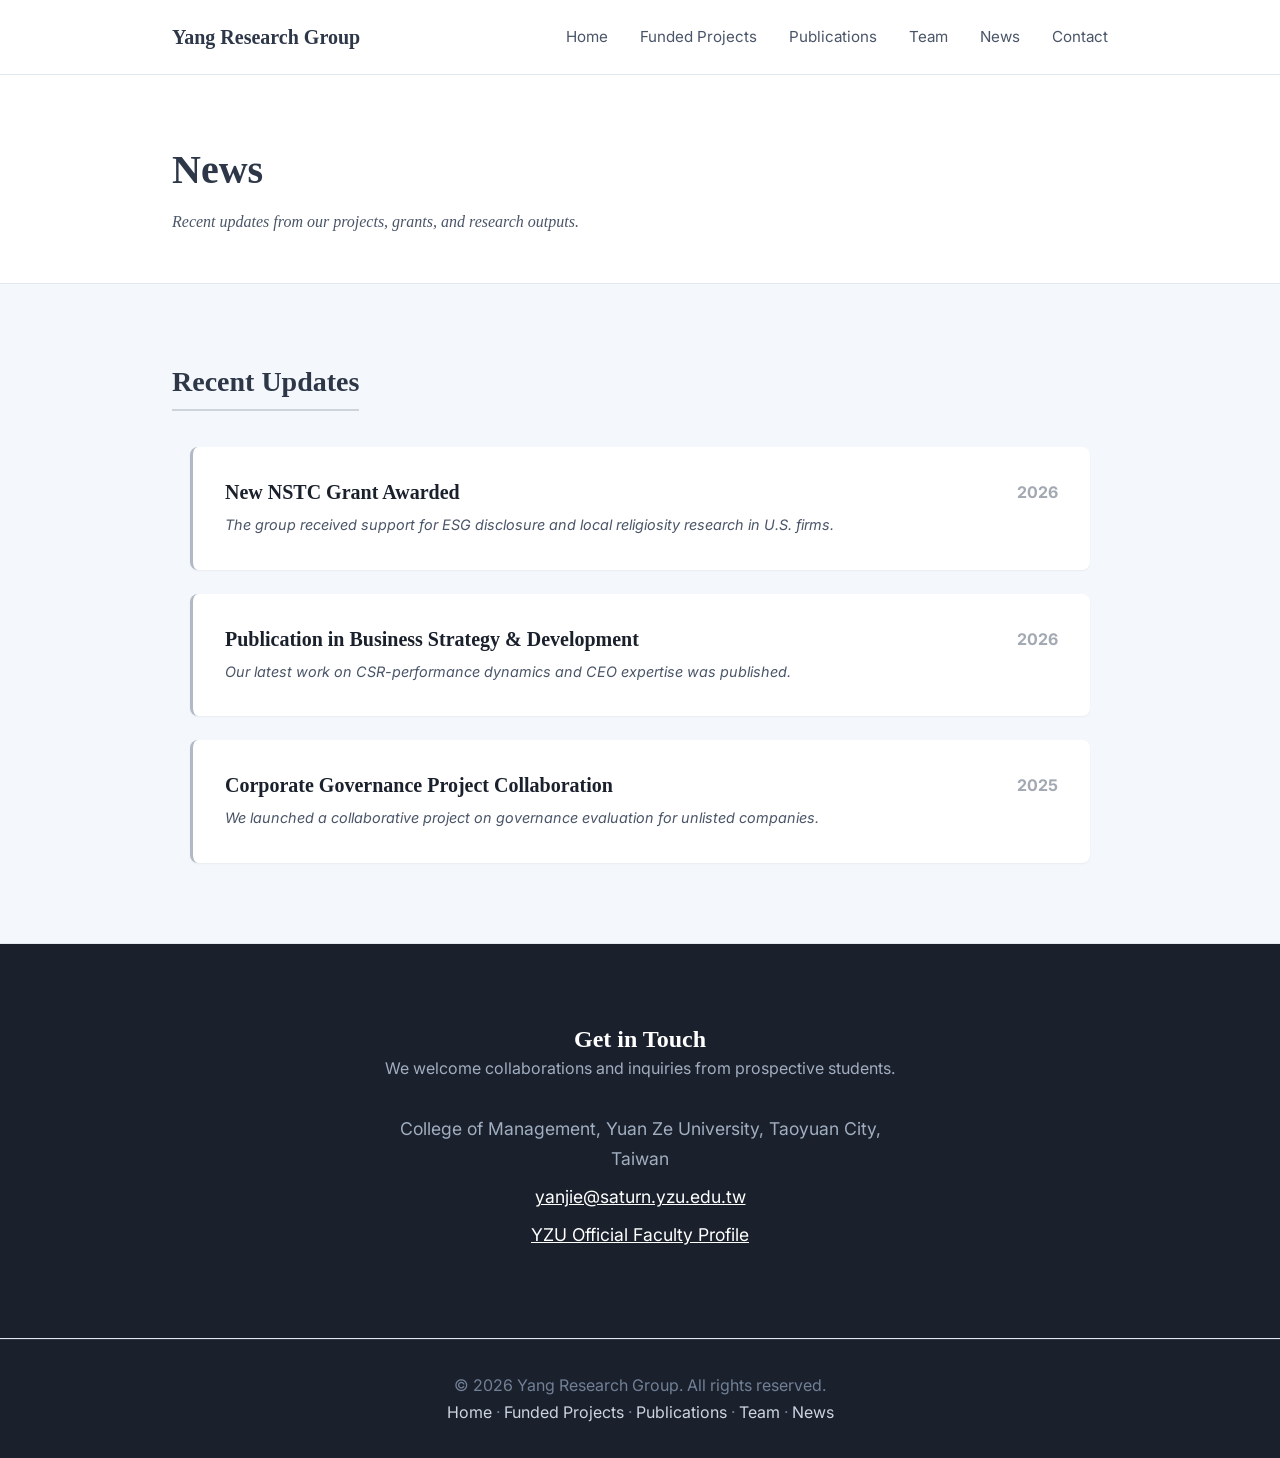
==== news.html @ decc916e "Restructure site into multi-page card-based layout Co-authored-by: ApoorvSaxena0109 <22017344+Apoorv" ====
<!DOCTYPE html>
<html lang="en">
<head>
    <meta charset="UTF-8">
    <meta name="viewport" content="width=device-width, initial-scale=1.0">
    <title>News | Yang Research Group</title>
    <meta name="description" content="Latest news and updates from the Yang Research Group.">
    <link rel="preconnect" href="https://fonts.googleapis.com">
    <link rel="preconnect" href="https://fonts.gstatic.com" crossorigin>
    <link href="https://fonts.googleapis.com/css2?family=Inter:wght@300;400;500;600;700&display=swap" rel="stylesheet">
    <link rel="stylesheet" href="styles.css">
</head>
<body>
    <nav class="navbar">
        <div class="nav-container">
            <a href="index.html" class="logo">Yang Research Group</a>
            <ul class="nav-links">
                <li><a href="index.html">Home</a></li>
                <li><a href="projects.html">Funded Projects</a></li>
                <li><a href="publications.html">Publications</a></li>
                <li><a href="team.html">Team</a></li>
                <li><a href="news.html">News</a></li>
                <li><a href="#contact">Contact</a></li>
            </ul>
        </div>
    </nav>

    <header class="page-hero">
        <div class="container">
            <h1>News</h1>
            <p>Recent updates from our projects, grants, and research outputs.</p>
        </div>
    </header>

    <main>
        <section class="section section-block section-research">
            <div class="container">
                <h2 class="section-title">Recent Updates</h2>
                <div class="publication-list">
                    <article class="publication-card">
                        <span class="pub-year">2026</span>
                        <h3>New NSTC Grant Awarded</h3>
                        <p class="journal">The group received support for ESG disclosure and local religiosity research in U.S. firms.</p>
                    </article>
                    <article class="publication-card">
                        <span class="pub-year">2026</span>
                        <h3>Publication in Business Strategy & Development</h3>
                        <p class="journal">Our latest work on CSR-performance dynamics and CEO expertise was published.</p>
                    </article>
                    <article class="publication-card">
                        <span class="pub-year">2025</span>
                        <h3>Corporate Governance Project Collaboration</h3>
                        <p class="journal">We launched a collaborative project on governance evaluation for unlisted companies.</p>
                    </article>
                </div>
            </div>
        </section>

        <section id="contact" class="section bg-dark text-white">
            <div class="container contact-container">
                <div class="contact-info">
                    <h2>Get in Touch</h2>
                    <p>We welcome collaborations and inquiries from prospective students.</p>
                    <div class="contact-details">
                        <p>College of Management, Yuan Ze University, Taoyuan City, Taiwan</p>
                        <p><a href="mailto:yanjie@saturn.yzu.edu.tw" class="text-white">yanjie@saturn.yzu.edu.tw</a></p>
                        <p><a href="https://www.cm.yzu.edu.tw/EN/Page/Teacher.aspx?ID=yanjie" target="_blank" rel="noopener noreferrer" class="text-white">YZU Official Faculty Profile</a></p>
                    </div>
                </div>
            </div>
        </section>
    </main>

    <footer>
        <div class="container footer-links">
            <p>&copy; 2026 Yang Research Group. All rights reserved.</p>
            <p><a href="index.html">Home</a> · <a href="projects.html">Funded Projects</a> · <a href="publications.html">Publications</a> · <a href="team.html">Team</a> · <a href="news.html">News</a></p>
        </div>
    </footer>
</body>
</html>
---- styles.css ----
:root {
    --primary-color: #2d3748;
    --primary-light: #4a5568;
    --secondary-color: #f7fafc;
    --accent-color: #cbd5e0;
    --text-main: #1a202c;
    --text-light: #4a5568;
    --bg-main: #ffffff;
    --bg-alt: #f8fafc;
    --bg-blue-tint: #f4f8fc;
    --bg-sage-tint: #f4f8f5;
    --bg-slate-tint: #f6f8fb;
    --border-color: #e2e8f0;
    
    --font-sans: 'Inter', system-ui, -apple-system, sans-serif;
    --font-serif: 'Lora', 'Merriweather', Georgia, serif;
    
    --shadow-sm: 0 1px 2px rgba(0,0,0,0.05);
    --shadow-md: 0 4px 6px rgba(0,0,0,0.03);
    --shadow-lg: 0 10px 15px rgba(0,0,0,0.03);
    --transition: all 0.2s ease;
}

* {
    margin: 0;
    padding: 0;
    box-sizing: border-box;
}

html {
    scroll-behavior: smooth;
    font-family: var(--font-sans);
}

body {
    color: var(--text-main);
    background-color: var(--bg-main);
    line-height: 1.7;
    -webkit-font-smoothing: antialiased;
}

.container {
    max-width: 1000px;
    margin: 0 auto;
    padding: 0 2rem;
}

h1, h2, h3 {
    font-family: var(--font-serif);
    color: #1a202c;
    line-height: 1.3;
    font-weight: 600;
}

.text-white {
    color: #ffffff !important;
}

.navbar {
    position: fixed;
    top: 0;
    width: 100%;
    background: rgba(255, 255, 255, 0.98);
    border-bottom: 1px solid var(--border-color);
    z-index: 1000;
    padding: 1.25rem 0;
}

.nav-container {
    max-width: 1000px;
    margin: 0 auto;
    padding: 0 2rem;
    display: flex;
    justify-content: space-between;
    align-items: center;
}

.logo {
    font-family: var(--font-serif);
    font-size: 1.25rem;
    font-weight: 600;
    color: var(--primary-color);
    text-decoration: none;
}

.nav-links {
    display: flex;
    list-style: none;
    gap: 2rem;
}

.nav-links a {
    text-decoration: none;
    color: var(--text-light);
    font-weight: 400;
    font-size: 0.95rem;
    transition: var(--transition);
}

.nav-links a:hover {
    color: var(--primary-color);
}

.hero {
    position: relative;
    padding: 12rem 2rem 8rem;
    background-color: var(--bg-main);
    text-align: left;
    border-bottom: 1px solid var(--border-color);
}

.hero-bg {
    display: none;
}

.hero-content {
    max-width: 800px;
}

.hero h1 {
    font-size: 3rem;
    margin-bottom: 1.5rem;
    letter-spacing: -0.5px;
    color: var(--primary-color);
}

.hero p {
    font-size: 1.25rem;
    color: var(--text-light);
    margin-bottom: 2.5rem;
    font-family: var(--font-serif);
    font-style: italic;
}

.btn {
    display: inline-block;
    padding: 0.6rem 1.2rem;
    border-radius: 4px;
    font-weight: 500;
    text-decoration: none;
    transition: var(--transition);
    cursor: pointer;
    font-size: 0.95rem;
}

.btn-primary {
    background-color: var(--primary-color);
    color: white;
    border: 1px solid var(--primary-color);
}

.btn-primary:hover {
    background-color: var(--text-main);
    border-color: var(--text-main);
}

.btn-secondary {
    background-color: transparent;
    color: var(--text-main);
    border: 1px solid var(--border-color);
    margin-left: 1rem;
}

.btn-secondary:hover {
    background-color: var(--bg-alt);
    border-color: var(--text-light);
}

.section {
    padding: 5rem 0;
    border-bottom: 1px solid var(--border-color);
}

.section-title {
    font-size: 1.75rem;
    margin-bottom: 3rem;
    text-align: left;
    color: var(--primary-color);
}

.section-block {
    --section-accent: #50627a;
    background: var(--bg-main);
}

.section-block .section-title {
    display: inline-block;
    margin-bottom: 2.25rem;
    padding-bottom: 0.55rem;
    border-bottom: 2px solid color-mix(in srgb, var(--section-accent) 28%, white);
}

.section-research {
    --section-accent: #4f647e;
    background: var(--bg-blue-tint);
}

.section-projects {
    --section-accent: #4a5d74;
    background: var(--bg-main);
}

.section-funded {
    --section-accent: #566f62;
    background: var(--bg-sage-tint);
}

.section-publications {
    --section-accent: #556277;
    background: var(--bg-slate-tint);
}

.section-team {
    --section-accent: #4f5f74;
    background: var(--bg-main);
}

.bg-light {
    background-color: var(--bg-alt);
}

.bg-dark {
    background-color: #1a202c;
}

.grid-2 {
    display: grid;
    grid-template-columns: repeat(auto-fit, minmax(300px, 1fr));
    gap: 3rem;
}

.grid-3 {
    display: grid;
    grid-template-columns: repeat(auto-fit, minmax(300px, 1fr));
    gap: 2rem;
}

/* About Card */
.about-card {
    background: white;
    border-radius: 12px;
    padding: 3rem;
    box-shadow: var(--shadow-lg);
    border: 1px solid var(--border-color);
    max-width: 800px;
    margin: 0 auto;
}

.about-card .subtitle {
    color: var(--text-light);
    font-weight: 500;
    margin-bottom: 1.5rem;
}

.academic-links {
    display: flex;
    gap: 1rem;
    margin-top: 2rem;
}

.link-badge {
    display: inline-flex;
    align-items: center;
    padding: 0.5rem 1rem;
    background: var(--bg-alt);
    border: 1px solid var(--border-color);
    border-radius: 50px;
    text-decoration: none;
    color: var(--text-main);
    font-weight: 500;
    font-size: 0.9rem;
    transition: var(--transition);
}

.link-badge:hover {
    background: var(--primary-color);
    color: white;
    transform: translateY(-2px);
}

/* Feature Cards */
.card {
    background: white;
    padding: 2.5rem;
    border-radius: 12px;
    box-shadow: var(--shadow-md);
    transition: var(--transition);
    border: 1px solid transparent;
}

.card:hover {
    transform: translateY(-5px);
    border-color: var(--primary-light);
    box-shadow: var(--shadow-lg);
}

.section-research .feature-card {
    border-top: 3px solid color-mix(in srgb, var(--section-accent) 58%, white);
}

.card-icon {
    width: 3rem;
    height: 3rem;
    display: inline-flex;
    align-items: center;
    justify-content: center;
    border-radius: 999px;
    background: color-mix(in srgb, var(--section-accent, var(--primary-color)) 10%, white);
    color: var(--section-accent, var(--primary-color));
    margin-bottom: 1.5rem;
}

/* Projects */
.project-list {
    max-width: 800px;
    margin: 0 auto;
    display: flex;
    flex-direction: column;
    gap: 1.5rem;
}

.project-item {
    display: flex;
    gap: 2rem;
    background: white;
    padding: 2rem;
    border-radius: 8px;
    border-left: 4px solid var(--section-accent, var(--primary-color));
    box-shadow: var(--shadow-sm);
    transition: var(--transition);
}

.project-item:hover {
    box-shadow: var(--shadow-md);
}

.project-status {
    font-size: 0.85rem;
    font-weight: 600;
    text-transform: uppercase;
    color: var(--section-accent, var(--primary-color));
    white-space: nowrap;
}

.funded-item {
    border-left-style: solid;
}

/* Funded Research */
.funded-research-list {
    max-width: 900px;
    margin: 0 auto;
    display: flex;
    flex-direction: column;
    gap: 2rem;
}

.funded-research-item {
    display: flex;
    gap: 2rem;
    background: white;
    padding: 2rem;
    border-radius: 8px;
    border-left: 4px solid var(--section-accent, var(--primary-color));
    box-shadow: var(--shadow-sm);
    transition: var(--transition);
}

.funded-research-item:hover {
    box-shadow: var(--shadow-md);
}

.funded-year {
    font-size: 0.9rem;
    font-weight: 700;
    color: var(--section-accent, var(--primary-color));
    white-space: nowrap;
    min-width: 100px;
    padding-top: 0.25rem;
}

.funded-details h3 {
    font-size: 1.15rem;
    margin-bottom: 0.5rem;
    color: var(--primary-color);
}

.funding-agency {
    font-weight: 600;
    color: var(--section-accent, var(--primary-color));
    font-size: 0.95rem;
    margin-bottom: 0.75rem;
}

.funding-info {
    color: var(--text-light);
    font-size: 0.9rem;
    line-height: 1.6;
}

.grant-number,
.role,
.amount,
.period {
    display: block;
    margin-bottom: 0.25rem;
}

.role {
    font-weight: 600;
    color: var(--text-main);
}

/* Publications */
.publication-list {
    max-width: 900px;
    margin: 0 auto;
    display: flex;
    flex-direction: column;
    gap: 1.5rem;
}

.publication-card {
    background: white;
    padding: 2rem;
    border-radius: 8px;
    box-shadow: var(--shadow-sm);
    position: relative;
    border-left: 3px solid color-mix(in srgb, var(--section-accent, var(--primary-color)) 45%, white);
}

.pub-year {
    position: absolute;
    top: 2rem;
    right: 2rem;
    font-weight: 700;
    color: var(--primary-light);
    opacity: 0.5;
}

.publication-card h3 {
    font-size: 1.25rem;
    margin-bottom: 0.5rem;
    padding-right: 4rem;
}

.authors {
    color: var(--text-main);
    margin-bottom: 0.25rem;
}

.journal {
    color: var(--text-light);
    font-style: italic;
    font-size: 0.9rem;
}

/* Team */
.team-member {
    display: flex;
    align-items: center;
    gap: 1.5rem;
    background: white;
    padding: 1.5rem;
    border-radius: 8px;
    box-shadow: var(--shadow-sm);
    border: 1px solid color-mix(in srgb, var(--section-accent, var(--primary-color)) 24%, white);
}

.member-avatar {
    width: 64px;
    height: 64px;
    background: var(--section-accent, var(--primary-color));
    color: white;
    display: flex;
    align-items: center;
    justify-content: center;
    border-radius: 50%;
    font-weight: 700;
    font-size: 1.25rem;
}

.member-info a {
    color: var(--primary-light);
    text-decoration: none;
    font-size: 0.9rem;
}

/* Contact */
.contact-container {
    text-align: center;
    max-width: 600px;
}

.contact-info h2 {
    color: white;
}

.contact-info p {
    color: #a0aec0;
    margin-bottom: 2rem;
}

.contact-details p {
    margin-bottom: 0.5rem;
    font-size: 1.1rem;
}

/* Footer */
footer {
    background: #1a202c;
    color: #718096;
    text-align: center;
    padding: 2rem 0;
    border-top: 1px solid #2d3748;
}

/* Responsive */
@media (max-width: 768px) {
    .nav-links {
        display: none;
    }
    
    .hero h1 {
        font-size: 2.5rem;
    }
    
    .project-item {
        flex-direction: column;
        gap: 0.5rem;
    }

    .funded-research-item {
        flex-direction: column;
        gap: 0.5rem;
    }

    .funded-year {
        min-width: auto;
        margin-bottom: 0.5rem;
    }
}

.hero-compact {
    padding-bottom: 6rem;
}

.page-hero {
    padding: 9rem 0 3rem;
    border-bottom: 1px solid var(--border-color);
    background: var(--bg-main);
}

.page-hero h1 {
    font-size: 2.5rem;
    color: var(--primary-color);
    margin-bottom: 0.75rem;
}

.page-hero p {
    color: var(--text-light);
    font-family: var(--font-serif);
    font-style: italic;
}

.section-card-grid {
    display: grid;
    grid-template-columns: repeat(auto-fit, minmax(220px, 1fr));
    gap: 1.5rem;
}

.section-link-card {
    display: block;
    background: white;
    border-radius: 10px;
    padding: 1.5rem;
    border: 1px solid var(--border-color);
    box-shadow: var(--shadow-sm);
    text-decoration: none;
    color: var(--text-main);
    transition: var(--transition);
}

.section-link-card:hover {
    transform: translateY(-4px);
    box-shadow: var(--shadow-md);
    border-color: var(--primary-light);
}

.section-link-card h3 {
    margin-bottom: 0.5rem;
    color: var(--primary-color);
    font-size: 1.2rem;
}

.section-link-card p {
    color: var(--text-light);
    margin-bottom: 0.75rem;
}

.card-cta {
    font-size: 0.9rem;
    color: var(--primary-light);
    font-weight: 600;
}

.compact-list .funded-research-item {
    padding: 1.25rem;
}

.compact-list .funding-agency {
    margin-bottom: 0;
}

.section-actions {
    margin-top: 1.5rem;
}

.footer-links a {
    color: #cbd5e0;
    text-decoration: none;
}

.footer-links a:hover {
    color: #ffffff;
}

@media (max-width: 768px) {
    .hero-compact {
        padding-top: 10rem;
    }

    .page-hero {
        padding-top: 7.5rem;
    }

    .page-hero h1 {
        font-size: 2rem;
    }

    .section-card-grid {
        grid-template-columns: 1fr;
    }

    .academic-links {
        flex-direction: column;
        align-items: flex-start;
    }
}
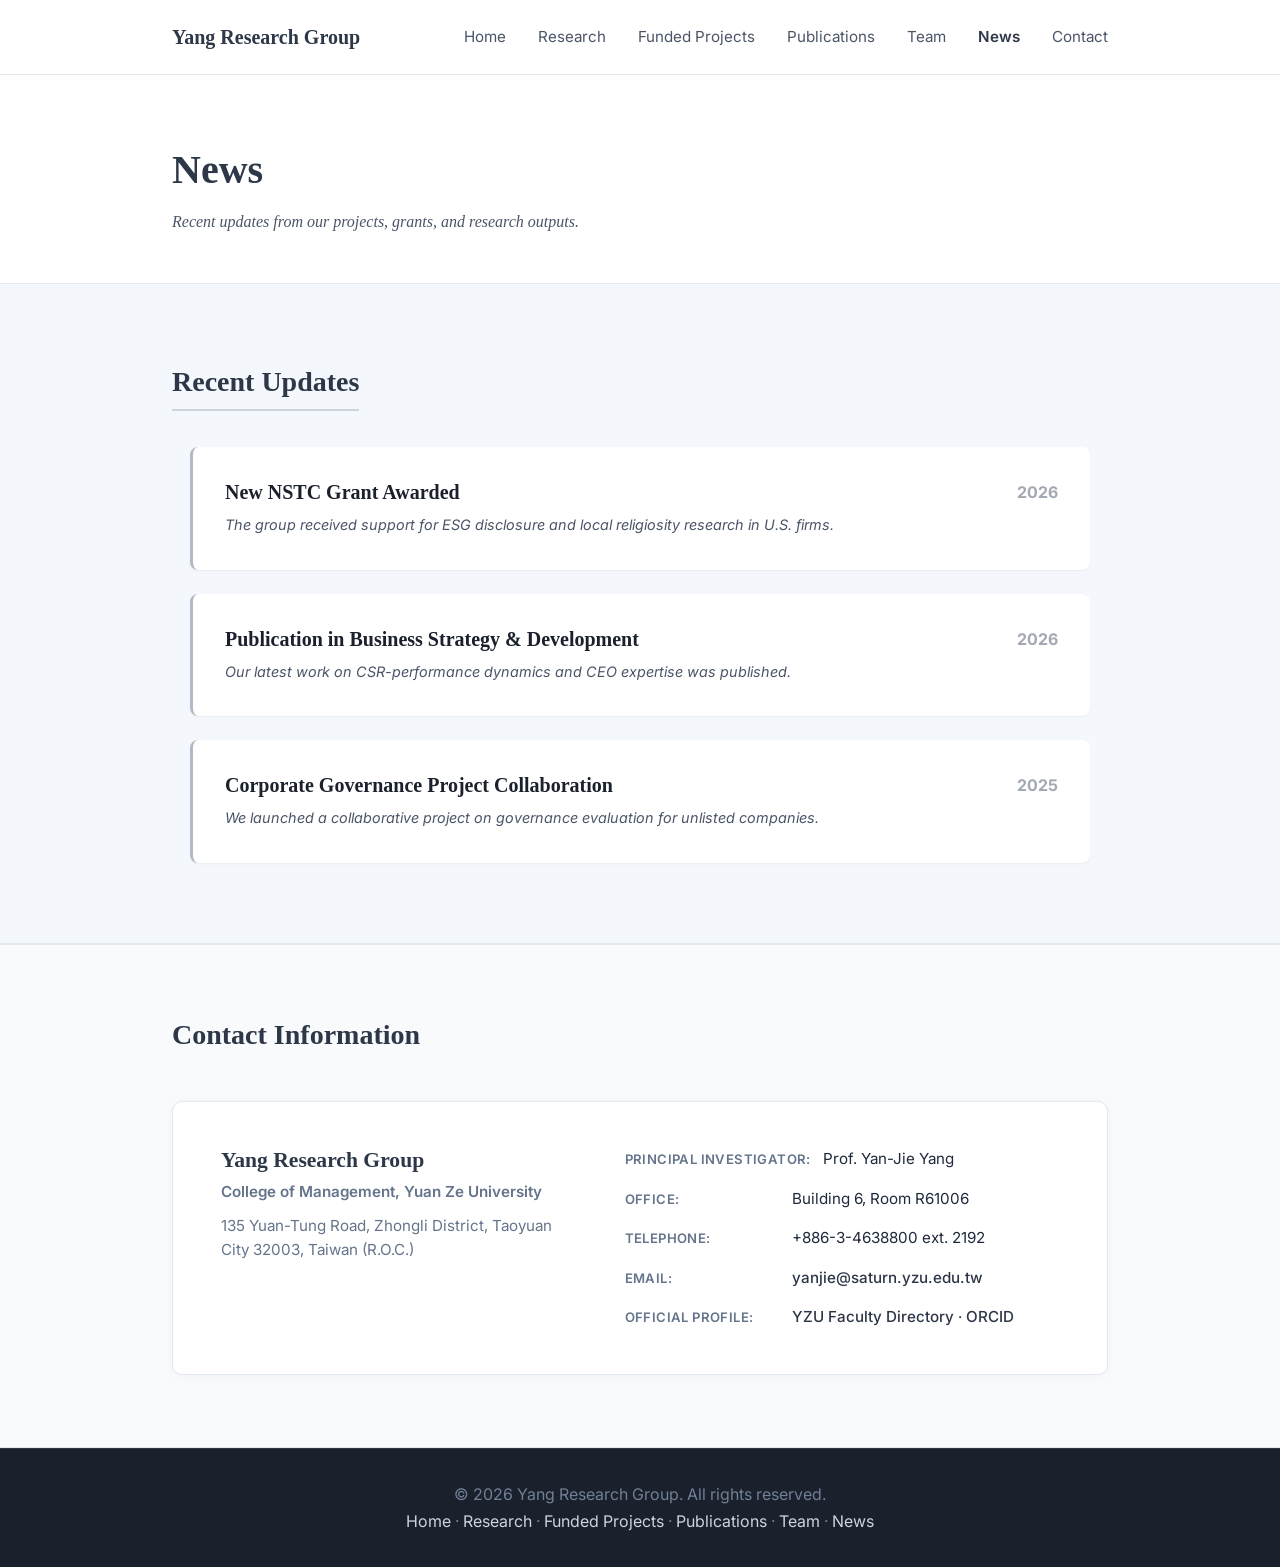
==== commit 5b4f699b: "Replace informal Get in Touch with formal academic Contact Information across all pages" ====
--- a/news.html
+++ b/news.html
@@ -16,10 +16,11 @@
             <a href="index.html" class="logo">Yang Research Group</a>
             <ul class="nav-links">
                 <li><a href="index.html">Home</a></li>
+                <li><a href="research.html">Research</a></li>
                 <li><a href="projects.html">Funded Projects</a></li>
                 <li><a href="publications.html">Publications</a></li>
                 <li><a href="team.html">Team</a></li>
-                <li><a href="news.html">News</a></li>
+                <li><a href="news.html" class="nav-active">News</a></li>
                 <li><a href="#contact">Contact</a></li>
             </ul>
         </div>
@@ -44,7 +45,7 @@
                     </article>
                     <article class="publication-card">
                         <span class="pub-year">2026</span>
-                        <h3>Publication in Business Strategy & Development</h3>
+                        <h3>Publication in Business Strategy &amp; Development</h3>
                         <p class="journal">Our latest work on CSR-performance dynamics and CEO expertise was published.</p>
                     </article>
                     <article class="publication-card">
@@ -56,15 +57,36 @@
             </div>
         </section>
 
-        <section id="contact" class="section bg-dark text-white">
-            <div class="container contact-container">
-                <div class="contact-info">
-                    <h2>Get in Touch</h2>
-                    <p>We welcome collaborations and inquiries from prospective students.</p>
-                    <div class="contact-details">
-                        <p>College of Management, Yuan Ze University, Taoyuan City, Taiwan</p>
-                        <p><a href="mailto:yanjie@saturn.yzu.edu.tw" class="text-white">yanjie@saturn.yzu.edu.tw</a></p>
-                        <p><a href="https://www.cm.yzu.edu.tw/EN/Page/Teacher.aspx?ID=yanjie" target="_blank" rel="noopener noreferrer" class="text-white">YZU Official Faculty Profile</a></p>
+        <section id="contact" class="section section-contact">
+            <div class="container">
+                <h2 class="section-title">Contact Information</h2>
+                <div class="contact-academic-box">
+                    <div class="contact-academic-col">
+                        <h3>Yang Research Group</h3>
+                        <p class="contact-affiliation">College of Management, Yuan Ze University</p>
+                        <p>135 Yuan-Tung Road, Zhongli District, Taoyuan City 32003, Taiwan (R.O.C.)</p>
+                    </div>
+                    <div class="contact-academic-col">
+                        <div class="contact-meta-item">
+                            <strong>Principal Investigator:</strong>
+                            <span>Prof. Yan-Jie Yang</span>
+                        </div>
+                        <div class="contact-meta-item">
+                            <strong>Office:</strong>
+                            <span>Building 6, Room R61006</span>
+                        </div>
+                        <div class="contact-meta-item">
+                            <strong>Telephone:</strong>
+                            <span>+886-3-4638800 ext. 2192</span>
+                        </div>
+                        <div class="contact-meta-item">
+                            <strong>Email:</strong>
+                            <span><a href="mailto:yanjie@saturn.yzu.edu.tw">yanjie@saturn.yzu.edu.tw</a></span>
+                        </div>
+                        <div class="contact-meta-item">
+                            <strong>Official Profile:</strong>
+                            <span><a href="https://www.cm.yzu.edu.tw/EN/Page/Teacher.aspx?ID=yanjie" target="_blank" rel="noopener noreferrer">YZU Faculty Directory</a> · <a href="https://orcid.org/0000-0001-7346-5050" target="_blank" rel="noopener noreferrer">ORCID</a></span>
+                        </div>
                     </div>
                 </div>
             </div>
@@ -74,7 +96,7 @@
     <footer>
         <div class="container footer-links">
             <p>&copy; 2026 Yang Research Group. All rights reserved.</p>
-            <p><a href="index.html">Home</a> · <a href="projects.html">Funded Projects</a> · <a href="publications.html">Publications</a> · <a href="team.html">Team</a> · <a href="news.html">News</a></p>
+            <p><a href="index.html">Home</a> · <a href="research.html">Research</a> · <a href="projects.html">Funded Projects</a> · <a href="publications.html">Publications</a> · <a href="team.html">Team</a> · <a href="news.html">News</a></p>
         </div>
     </footer>
 </body>
--- a/styles.css
+++ b/styles.css
@@ -455,6 +455,481 @@
     font-size: 0.9rem;
 }
 
+/* Principal Investigator / Faculty Leadership - Tailored for Yang Research Group */
+.section-director {
+    background: #f8fafc;
+    --section-accent: #2c4a6f; /* Refined scholarly navy-slate */
+    --section-accent-light: #edf3f9;
+    --section-accent-dark: #1a3352;
+}
+
+.director-header {
+    display: flex;
+    align-items: center;
+    gap: 1rem;
+    margin-bottom: 2rem;
+    flex-wrap: wrap;
+}
+
+.director-title {
+    margin-bottom: 0 !important;
+    padding-bottom: 0.35rem;
+    color: var(--section-accent);
+    border-bottom: 3px solid var(--section-accent);
+    display: inline-block;
+    font-size: 1.85rem;
+}
+
+.director-subtitle-badge {
+    background: var(--section-accent-light);
+    color: var(--section-accent);
+    padding: 0.3rem 0.85rem;
+    border-radius: 20px;
+    font-size: 0.85rem;
+    font-weight: 600;
+    letter-spacing: 0.3px;
+    border: 1px solid color-mix(in srgb, var(--section-accent) 25%, white);
+}
+
+.director-card {
+    background: white;
+    padding: 3rem;
+    border-radius: 14px;
+    box-shadow: 0 4px 20px rgba(0, 0, 0, 0.04);
+    border: 1px solid #e2e8f0;
+    border-top: 4px solid var(--section-accent);
+}
+
+.director-primary {
+    display: flex;
+    gap: 3rem;
+    margin-bottom: 2.5rem;
+}
+
+.director-avatar-box {
+    display: flex;
+    flex-direction: column;
+    align-items: center;
+    gap: 0.75rem;
+    flex-shrink: 0;
+}
+
+.director-avatar {
+    width: 170px;
+    height: 170px;
+    background: linear-gradient(135deg, var(--section-accent-light) 0%, #dce7f3 100%);
+    color: var(--section-accent);
+    display: flex;
+    align-items: center;
+    justify-content: center;
+    border-radius: 12px;
+    font-size: 3.5rem;
+    font-weight: 700;
+    font-family: var(--font-serif);
+    border: 2px solid color-mix(in srgb, var(--section-accent) 25%, white);
+    box-shadow: 0 4px 14px rgba(44, 74, 111, 0.1);
+}
+
+.director-photo {
+    width: 170px;
+    height: 195px;
+    object-fit: cover;
+    border-radius: 12px;
+    border: 2px solid color-mix(in srgb, var(--section-accent) 25%, white);
+    box-shadow: 0 4px 14px rgba(44, 74, 111, 0.12);
+    display: block;
+}
+
+.director-status-pill {
+    font-size: 0.78rem;
+    color: #2b6e44;
+    background: #eef8f2;
+    padding: 0.25rem 0.65rem;
+    border-radius: 12px;
+    font-weight: 500;
+    display: inline-flex;
+    align-items: center;
+    gap: 0.35rem;
+}
+
+.director-status-pill .status-dot {
+    width: 7px;
+    height: 7px;
+    background: #2b6e44;
+    border-radius: 50%;
+    display: inline-block;
+}
+
+.director-main-bio {
+    flex: 1;
+}
+
+.director-name {
+    font-size: 2.1rem;
+    color: var(--section-accent-dark);
+    margin-bottom: 0.35rem;
+    font-weight: 700;
+}
+
+.director-name-native {
+    font-size: 1.4rem;
+    font-weight: 400;
+    color: var(--text-light);
+    margin-left: 0.4rem;
+}
+
+.director-position {
+    font-size: 1.15rem;
+    font-weight: 600;
+    color: var(--text-main);
+    margin-bottom: 0.2rem;
+}
+
+.director-org {
+    font-size: 0.98rem;
+    color: var(--text-light);
+    margin-bottom: 1.25rem;
+}
+
+.director-badges {
+    display: flex;
+    flex-wrap: wrap;
+    gap: 0.5rem;
+    margin-bottom: 1.5rem;
+}
+
+.prof-tag {
+    background: #f1f5f9;
+    color: #334155;
+    padding: 0.3rem 0.75rem;
+    border-radius: 6px;
+    font-size: 0.82rem;
+    font-weight: 500;
+    border: 1px solid #e2e8f0;
+}
+
+.director-contact-grid {
+    display: grid;
+    grid-template-columns: repeat(auto-fit, minmax(240px, 1fr));
+    gap: 1.25rem;
+    margin-bottom: 1.75rem;
+    background: #f8fafc;
+    padding: 1.25rem 1.5rem;
+    border-radius: 8px;
+    border: 1px solid #e2e8f0;
+}
+
+.contact-item {
+    display: flex;
+    flex-direction: column;
+    gap: 0.25rem;
+}
+
+.contact-item strong {
+    display: block;
+    font-size: 0.78rem;
+    text-transform: uppercase;
+    letter-spacing: 0.5px;
+    color: #64748b;
+}
+
+.contact-item p {
+    margin: 0;
+    font-size: 0.95rem;
+    color: var(--text-main);
+}
+
+.contact-item a {
+    color: var(--section-accent);
+    text-decoration: none;
+    font-weight: 500;
+}
+
+.contact-item a:hover {
+    text-decoration: underline;
+}
+
+.director-actions {
+    display: flex;
+    flex-wrap: wrap;
+    gap: 0.75rem;
+}
+
+.btn-primary-accent {
+    background: var(--section-accent);
+    color: white;
+    border: 1px solid var(--section-accent);
+    padding: 0.55rem 1.15rem;
+    border-radius: 6px;
+    font-weight: 500;
+    font-size: 0.9rem;
+    text-decoration: none;
+    transition: var(--transition);
+}
+
+.btn-primary-accent:hover {
+    background: var(--section-accent-dark);
+    color: white;
+    transform: translateY(-2px);
+    box-shadow: 0 4px 10px rgba(44, 74, 111, 0.2);
+}
+
+.btn-secondary-accent {
+    background: white;
+    color: var(--section-accent);
+    border: 1px solid color-mix(in srgb, var(--section-accent) 40%, white);
+    padding: 0.55rem 1.15rem;
+    border-radius: 6px;
+    font-weight: 500;
+    font-size: 0.9rem;
+    text-decoration: none;
+    transition: var(--transition);
+}
+
+.btn-secondary-accent:hover {
+    background: var(--section-accent-light);
+    color: var(--section-accent-dark);
+    transform: translateY(-2px);
+}
+
+/* Extended Info Blocks */
+.director-extended-info {
+    border-top: 1px solid #edf2f7;
+    padding-top: 2rem;
+    display: flex;
+    flex-direction: column;
+    gap: 1.75rem;
+}
+
+.info-block {
+    background: #fbfbfe;
+    padding: 1.5rem;
+    border-radius: 10px;
+    border: 1px solid #eef2f8;
+}
+
+.info-block-title {
+    font-size: 1.05rem;
+    color: var(--section-accent-dark);
+    margin-bottom: 0.9rem;
+    display: flex;
+    align-items: center;
+    gap: 0.5rem;
+    font-weight: 600;
+}
+
+.speciality-chips {
+    display: flex;
+    flex-wrap: wrap;
+    gap: 0.5rem;
+}
+
+.speciality-chips .chip {
+    background: white;
+    color: var(--section-accent-dark);
+    padding: 0.4rem 0.9rem;
+    border-radius: 50px;
+    font-size: 0.88rem;
+    font-weight: 500;
+    border: 1px solid color-mix(in srgb, var(--section-accent) 25%, white);
+    box-shadow: 0 1px 3px rgba(0,0,0,0.02);
+}
+
+.info-grid-2 {
+    display: grid;
+    grid-template-columns: repeat(auto-fit, minmax(280px, 1fr));
+    gap: 1.25rem;
+}
+
+.info-list {
+    list-style: none;
+    padding: 0;
+    margin: 0;
+    display: flex;
+    flex-direction: column;
+    gap: 0.65rem;
+}
+
+.info-list li {
+    font-size: 0.92rem;
+    color: var(--text-main);
+    line-height: 1.5;
+    position: relative;
+    padding-left: 1.25rem;
+}
+
+.info-list li::before {
+    content: "•";
+    color: var(--section-accent);
+    font-size: 1.3rem;
+    position: absolute;
+    left: 0;
+    top: -0.15rem;
+}
+
+.info-list li strong {
+    display: block;
+    color: var(--primary-color);
+}
+
+.compact-list-items li {
+    padding-left: 1.1rem;
+}
+
+/* Team Grid & Cards */
+.team-grid {
+    display: grid;
+    grid-template-columns: 1fr;
+    gap: 2rem;
+}
+
+.team-card {
+    background: white;
+    padding: 2.25rem;
+    border-radius: 12px;
+    border: 1px solid var(--border-color);
+    box-shadow: var(--shadow-sm);
+    transition: var(--transition);
+}
+
+.team-card:hover {
+    box-shadow: var(--shadow-md);
+    border-color: #cbd5e1;
+}
+
+.team-card-header {
+    display: flex;
+    align-items: center;
+    gap: 1.5rem;
+    margin-bottom: 1.25rem;
+}
+
+.member-avatar-lg {
+    width: 72px;
+    height: 72px;
+    background: #334155;
+    color: white;
+    border-radius: 50%;
+    display: flex;
+    align-items: center;
+    justify-content: center;
+    font-size: 1.4rem;
+    font-weight: 700;
+}
+
+.member-name {
+    font-size: 1.35rem;
+    margin-bottom: 0.2rem;
+    color: var(--primary-color);
+}
+
+.member-role {
+    font-size: 1rem;
+    color: var(--text-light);
+    margin-bottom: 0.35rem;
+}
+
+.member-status-tag {
+    background: #e2e8f0;
+    color: #475569;
+    padding: 0.2rem 0.6rem;
+    border-radius: 4px;
+    font-size: 0.78rem;
+    font-weight: 600;
+}
+
+.team-card-body .member-lead {
+    font-size: 0.95rem;
+    color: var(--text-main);
+    margin-bottom: 1.25rem;
+    line-height: 1.6;
+}
+
+.member-topics strong {
+    display: block;
+    font-size: 0.88rem;
+    color: var(--text-light);
+    margin-bottom: 0.5rem;
+    text-transform: uppercase;
+    letter-spacing: 0.5px;
+}
+
+.topic-chips {
+    display: flex;
+    flex-wrap: wrap;
+    gap: 0.45rem;
+}
+
+.topic-chip {
+    background: #f8fafc;
+    color: #334155;
+    padding: 0.3rem 0.75rem;
+    border-radius: 4px;
+    font-size: 0.83rem;
+    border: 1px solid #e2e8f0;
+}
+
+/* Contact Grid in Team Page */
+.contact-details-grid {
+    display: grid;
+    grid-template-columns: repeat(auto-fit, minmax(220px, 1fr));
+    gap: 1.5rem;
+    margin-top: 2rem;
+    text-align: left;
+}
+
+.contact-detail-card {
+    background: rgba(255, 255, 255, 0.05);
+    padding: 1.5rem;
+    border-radius: 8px;
+    border: 1px solid rgba(255, 255, 255, 0.1);
+}
+
+.contact-detail-card h4 {
+    color: #e2e8f0;
+    font-size: 1rem;
+    margin-bottom: 0.5rem;
+    font-family: var(--font-sans);
+}
+
+.contact-detail-card p {
+    color: #cbd5e1;
+    font-size: 0.92rem;
+    margin: 0;
+    line-height: 1.5;
+}
+
+.text-accent-link {
+    color: #93c5fd !important;
+    text-decoration: underline;
+    text-underline-offset: 3px;
+}
+
+.text-accent-link:hover {
+    color: #bfdbfe !important;
+}
+
+@media (max-width: 768px) {
+    .director-primary {
+        flex-direction: column;
+        gap: 1.5rem;
+        align-items: center;
+        text-align: center;
+    }
+
+    .director-contact-grid {
+        text-align: left;
+    }
+
+    .director-card {
+        padding: 1.75rem;
+    }
+
+    .director-badges, .director-actions {
+        justify-content: center;
+    }
+}
+
 /* Team */
 .team-member {
     display: flex;
@@ -486,24 +961,95 @@
     font-size: 0.9rem;
 }
 
-/* Contact */
-.contact-container {
-    text-align: center;
-    max-width: 600px;
-}
-
-.contact-info h2 {
-    color: white;
-}
-
-.contact-info p {
-    color: #a0aec0;
-    margin-bottom: 2rem;
-}
-
-.contact-details p {
-    margin-bottom: 0.5rem;
-    font-size: 1.1rem;
+/* Academic Contact Section */
+.section-contact {
+    background: #f8fafc;
+    border-top: 1px solid #e2e8f0;
+    padding: 4.5rem 0;
+}
+
+.contact-academic-box {
+    display: grid;
+    grid-template-columns: 1fr 1.25fr;
+    gap: 3.5rem;
+    background: white;
+    padding: 2.75rem 3rem;
+    border-radius: 10px;
+    border: 1px solid #e2e8f0;
+    box-shadow: 0 2px 10px rgba(0, 0, 0, 0.03);
+}
+
+.contact-academic-col h3 {
+    font-size: 1.35rem;
+    color: var(--primary-color);
+    margin-bottom: 0.35rem;
+    font-weight: 700;
+}
+
+.contact-affiliation {
+    font-weight: 600;
+    color: #334155;
+    margin-bottom: 0.6rem;
+    font-size: 0.98rem;
+}
+
+.contact-academic-col p {
+    color: #64748b;
+    font-size: 0.95rem;
+    line-height: 1.6;
+}
+
+.contact-meta-item {
+    display: flex;
+    gap: 0.75rem;
+    margin-bottom: 0.85rem;
+    font-size: 0.95rem;
+    align-items: baseline;
+}
+
+.contact-meta-item:last-child {
+    margin-bottom: 0;
+}
+
+.contact-meta-item strong {
+    min-width: 155px;
+    color: #64748b;
+    font-weight: 600;
+    font-size: 0.82rem;
+    text-transform: uppercase;
+    letter-spacing: 0.4px;
+    flex-shrink: 0;
+}
+
+.contact-meta-item span {
+    color: #1e293b;
+}
+
+.contact-meta-item a {
+    color: var(--primary-color);
+    text-decoration: none;
+    font-weight: 500;
+}
+
+.contact-meta-item a:hover {
+    text-decoration: underline;
+}
+
+@media (max-width: 768px) {
+    .contact-academic-box {
+        grid-template-columns: 1fr;
+        gap: 2rem;
+        padding: 1.75rem;
+    }
+
+    .contact-meta-item {
+        flex-direction: column;
+        gap: 0.2rem;
+    }
+
+    .contact-meta-item strong {
+        min-width: auto;
+    }
 }
 
 /* Footer */
@@ -587,21 +1133,40 @@
     border-color: var(--primary-light);
 }
 
+.section-link-card-soft {
+    border-radius: 8px;
+    padding: 1.1rem 1.15rem;
+    border: 1px solid #dbe6f3;
+    box-shadow: none;
+    background: #fbfdff;
+}
+
+.section-link-card-soft:hover {
+    transform: none;
+    box-shadow: none;
+    border-color: #9bb6d9;
+    background: #f7fbff;
+}
+
 .section-link-card h3 {
-    margin-bottom: 0.5rem;
+    margin-bottom: 0.35rem;
     color: var(--primary-color);
-    font-size: 1.2rem;
+    font-size: 1.1rem;
 }
 
 .section-link-card p {
     color: var(--text-light);
-    margin-bottom: 0.75rem;
+    margin-bottom: 0.45rem;
+    font-size: 0.95rem;
+    line-height: 1.55;
 }
 
 .card-cta {
-    font-size: 0.9rem;
-    color: var(--primary-light);
-    font-weight: 600;
+    font-size: 0.92rem;
+    color: #2563eb;
+    font-weight: 500;
+    text-decoration: underline;
+    text-underline-offset: 2px;
 }
 
 .compact-list .funded-research-item {
@@ -647,3 +1212,256 @@
         align-items: flex-start;
     }
 }
+
+/* Research Page Showcase & Visuals */
+.nav-active {
+    color: var(--primary-color) !important;
+    font-weight: 600 !important;
+}
+
+.research-quick-nav {
+    display: flex;
+    flex-wrap: wrap;
+    gap: 0.65rem;
+    margin-top: 1.75rem;
+}
+
+.quick-nav-pill {
+    display: inline-block;
+    background: #f1f5f9;
+    color: #334155;
+    padding: 0.4rem 0.95rem;
+    border-radius: 20px;
+    font-size: 0.85rem;
+    text-decoration: none;
+    font-weight: 500;
+    border: 1px solid #cbd5e1;
+    transition: var(--transition);
+}
+
+.quick-nav-pill:hover {
+    background: #1e293b;
+    color: white;
+    border-color: #1e293b;
+    transform: translateY(-2px);
+}
+
+/* Homepage PI Card with Photo */
+.pi-homepage-card {
+    display: flex;
+    gap: 2.5rem;
+    align-items: flex-start;
+}
+
+.pi-photo-wrapper {
+    flex-shrink: 0;
+}
+
+.pi-thumb-photo {
+    width: 140px;
+    height: 165px;
+    object-fit: cover;
+    border-radius: 10px;
+    border: 2px solid #e2e8f0;
+    box-shadow: 0 4px 12px rgba(0, 0, 0, 0.08);
+}
+
+/* Ongoing Research Works - Academic Theme Presentation */
+.research-intro-banner {
+    background: #f8fafc;
+    border: 1px solid #e2e8f0;
+    border-left: 4px solid var(--primary-color);
+    padding: 1.75rem 2rem;
+    border-radius: 0 10px 10px 0;
+    margin-bottom: 3.5rem;
+}
+
+.research-lead-text {
+    font-size: 1.15rem;
+    line-height: 1.75;
+    color: #334155;
+    margin: 0;
+}
+
+.lead-highlight {
+    font-size: 1.5rem;
+    font-weight: 700;
+    color: var(--primary-color);
+    font-family: var(--font-serif);
+    line-height: 1;
+}
+
+.research-theme-card {
+    background: white;
+    padding: 2.5rem;
+    border-radius: 12px;
+    border: 1px solid #e2e8f0;
+    box-shadow: 0 2px 10px rgba(0, 0, 0, 0.03);
+    margin-bottom: 2.5rem;
+    transition: var(--transition);
+}
+
+.research-theme-card:hover {
+    box-shadow: 0 6px 20px rgba(0, 0, 0, 0.06);
+    border-color: #cbd5e1;
+}
+
+.theme-card-featured {
+    border-left: 4px solid #2c4a6f;
+}
+
+.theme-card-header {
+    display: flex;
+    align-items: center;
+    gap: 1rem;
+    margin-bottom: 1rem;
+}
+
+.theme-card-badge {
+    background: #edf3f9;
+    color: #2c4a6f;
+    font-size: 0.8rem;
+    font-weight: 700;
+    padding: 0.3rem 0.75rem;
+    border-radius: 20px;
+    letter-spacing: 0.5px;
+    border: 1px solid #dce7f3;
+}
+
+.theme-card-title {
+    font-size: 1.6rem;
+    color: #8b263e; /* Scholarly burgundy title */
+    margin: 0;
+    font-weight: 700;
+}
+
+.theme-lead-desc {
+    font-size: 1.05rem;
+    color: #475569;
+    line-height: 1.65;
+    margin-bottom: 1.5rem;
+}
+
+.quote-directive-box {
+    background: #f8fafc;
+    border-left: 3px solid #2c4a6f;
+    padding: 1rem 1.25rem;
+    margin-bottom: 1.5rem;
+    border-radius: 0 8px 8px 0;
+}
+
+.quote-directive-text {
+    font-style: italic;
+    color: #1e293b;
+    font-size: 1.05rem;
+    line-height: 1.65;
+    margin: 0;
+    font-weight: 500;
+}
+
+.theme-details {
+    margin-top: 1.25rem;
+}
+
+.theme-section-title {
+    font-size: 0.95rem;
+    text-transform: uppercase;
+    letter-spacing: 0.5px;
+    color: #64748b;
+    margin-bottom: 1rem;
+    font-weight: 600;
+    font-family: var(--font-sans);
+}
+
+.theme-bullet-list {
+    list-style-type: square;
+    padding-left: 1.5rem;
+    margin: 0 0 1.75rem 0;
+    display: flex;
+    flex-direction: column;
+    gap: 1rem;
+}
+
+.theme-bullet-list li {
+    color: #334155;
+    font-size: 0.98rem;
+    line-height: 1.65;
+}
+
+.theme-bullet-list li strong {
+    color: #0f172a;
+}
+
+.theme-meta-row {
+    display: flex;
+    align-items: center;
+    gap: 1rem;
+    flex-wrap: wrap;
+    padding-top: 1.25rem;
+    border-top: 1px solid #f1f5f9;
+}
+
+.meta-label {
+    font-size: 0.82rem;
+    font-weight: 600;
+    text-transform: uppercase;
+    color: #64748b;
+    letter-spacing: 0.4px;
+}
+
+.meta-tags {
+    display: flex;
+    gap: 0.5rem;
+    flex-wrap: wrap;
+}
+
+.meta-tag-link {
+    background: #f1f5f9;
+    color: #334155;
+    padding: 0.3rem 0.75rem;
+    border-radius: 6px;
+    font-size: 0.82rem;
+    font-weight: 500;
+    text-decoration: none;
+    border: 1px solid #e2e8f0;
+    transition: var(--transition);
+}
+
+.meta-tag-link:hover {
+    background: var(--primary-color);
+    color: white;
+    border-color: var(--primary-color);
+}
+
+.theme-divider {
+    border: 0;
+    height: 1px;
+    background: #e2e8f0;
+    margin: 2rem 0;
+}
+
+@media (max-width: 768px) {
+    .pi-homepage-card {
+        flex-direction: column;
+        align-items: center;
+        text-align: center;
+    }
+
+    .academic-links {
+        justify-content: center;
+    }
+
+    .research-theme-card {
+        padding: 1.75rem;
+    }
+
+    .theme-card-header {
+        flex-direction: column;
+        align-items: flex-start;
+        gap: 0.5rem;
+    }
+
+    .theme-card-title {
+        font-size: 1.35rem;
+    }
+}
